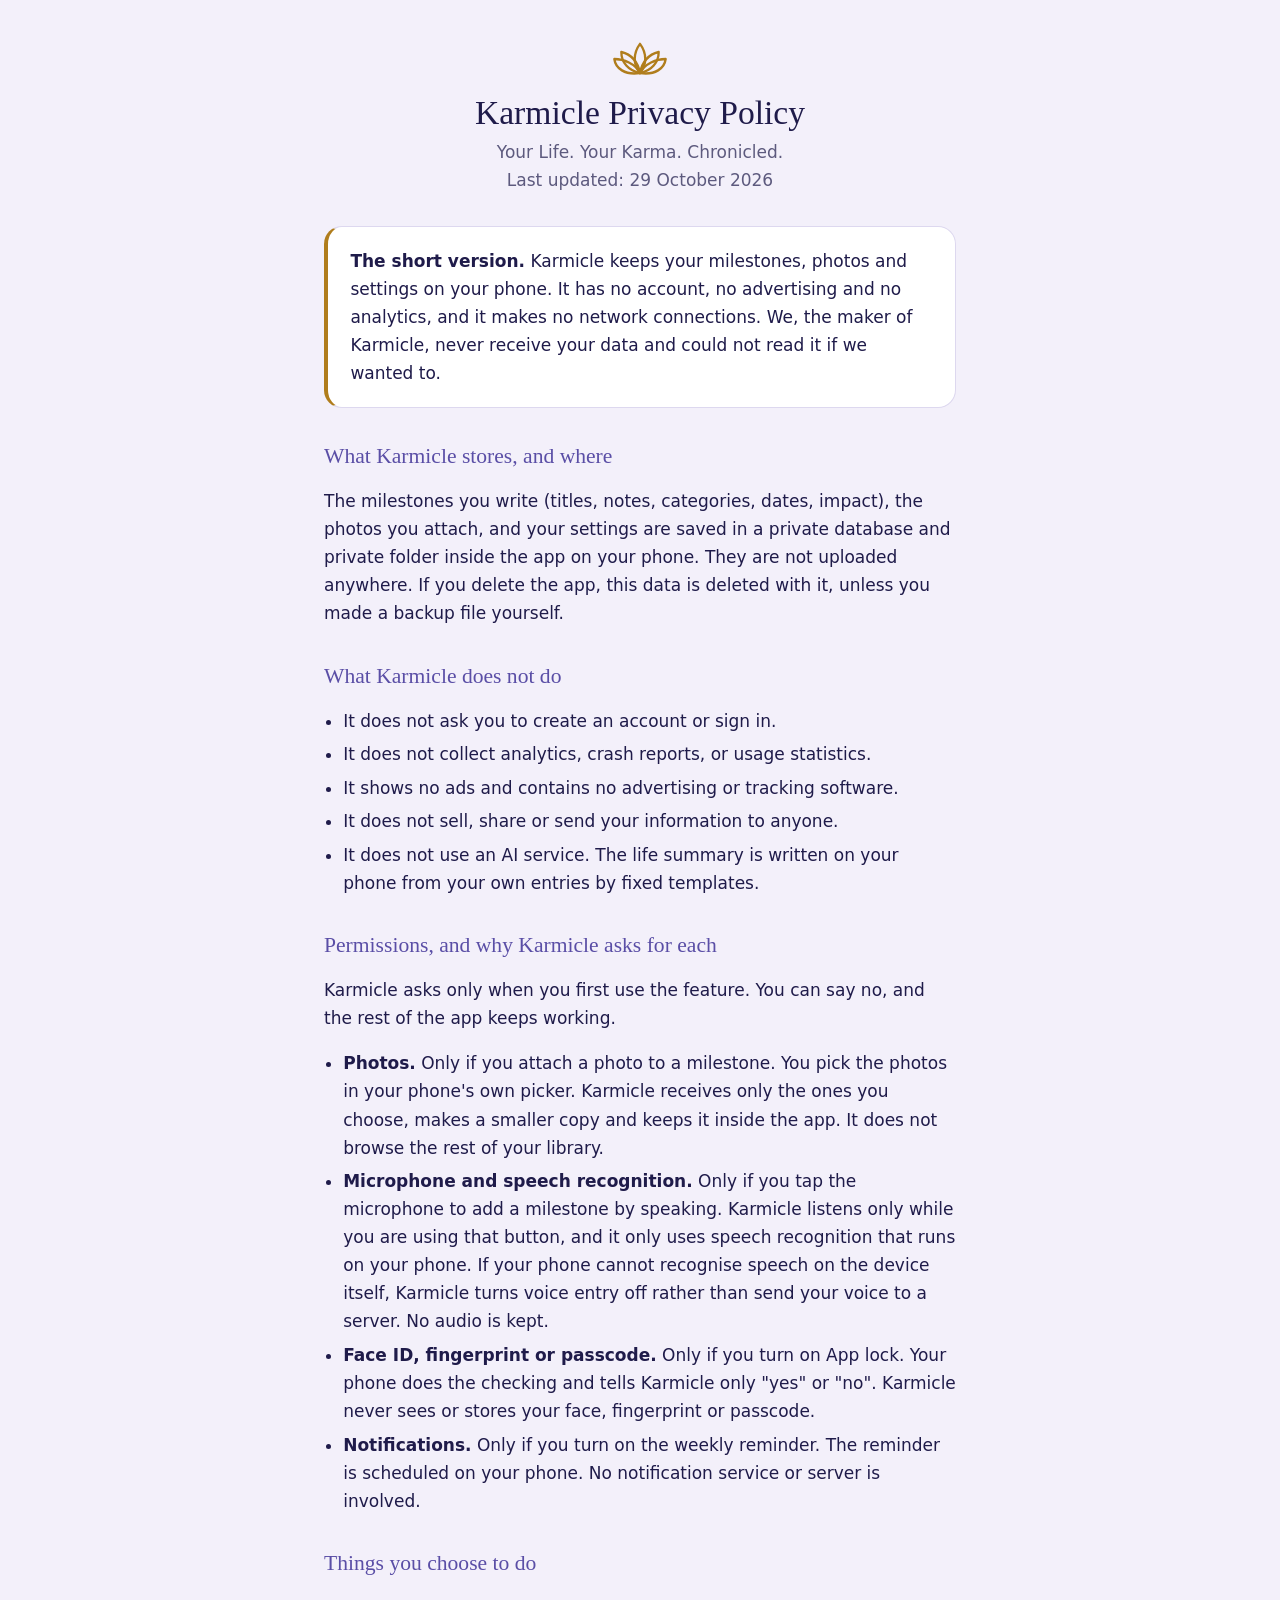
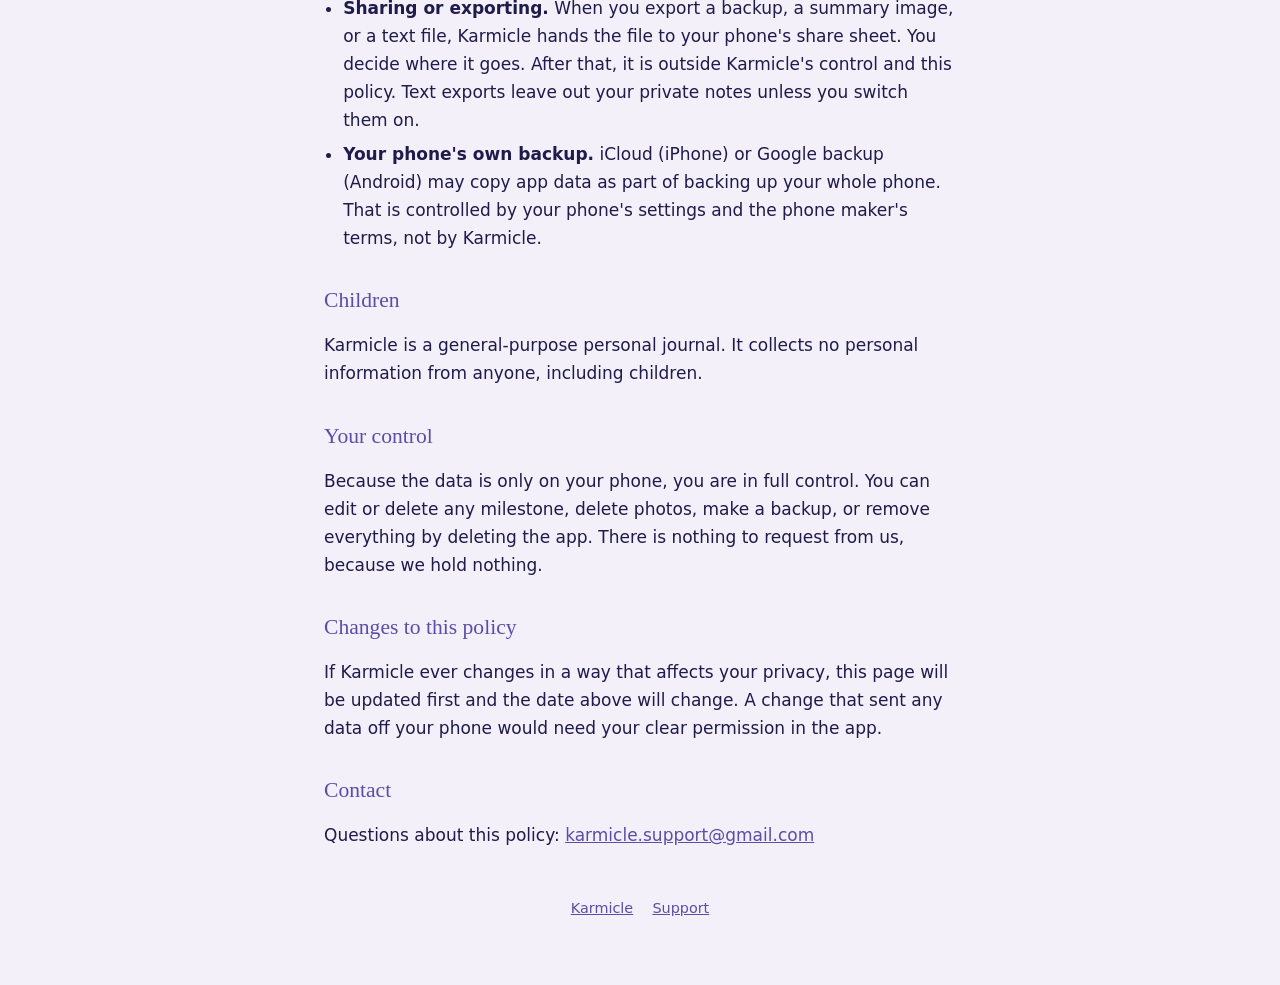
==== privacy.html @ e7ec8c0f "Karmicle privacy policy and support pages Co-Authored-By: Claude Sonnet 5.5 <noreply@anthropic.com>" ====
<!doctype html>
<html lang="en">
<head>
<meta charset="utf-8">
<meta name="viewport" content="width=device-width, initial-scale=1">
<title>Karmicle Privacy Policy</title>
<meta name="description" content="Karmicle keeps everything on your phone. It collects no data, has no account and sends nothing anywhere.">
<link rel="stylesheet" href="style.css">
</head>
<body>
<main>
  <header>
    <svg class="lotus" viewBox="0 0 48 32" fill="none" stroke="currentColor" stroke-width="2" stroke-linejoin="round" stroke-linecap="round" aria-hidden="true" style="color: var(--gold)">
      <path d="M24 3C30 11 30 21 24 28C18 21 18 11 24 3Z"/><path d="M24 28C14 26 8 19 8 10C16 12 22 18 24 28Z"/><path d="M24 28C34 26 40 19 40 10C32 12 26 18 24 28Z"/><path d="M24 28C11 30 3 24 2 16C10 16 20 20 24 28Z"/><path d="M24 28C37 30 45 24 46 16C38 16 28 20 24 28Z"/>
    </svg>
    <h1>Karmicle Privacy Policy</h1>
    <p class="tagline">Your Life. Your Karma. Chronicled.</p>
    <p class="updated">Last updated: 29 October 2026</p>
  </header>

  <div class="card pledge">
    <strong>The short version.</strong> Karmicle keeps your milestones, photos and settings on your phone. It has no account, no advertising and no analytics, and it makes no network connections. We, the maker of Karmicle, never receive your data and could not read it if we wanted to.
  </div>

  <h2>What Karmicle stores, and where</h2>
  <p>The milestones you write (titles, notes, categories, dates, impact), the photos you attach, and your settings are saved in a private database and private folder inside the app on your phone. They are not uploaded anywhere. If you delete the app, this data is deleted with it, unless you made a backup file yourself.</p>

  <h2>What Karmicle does not do</h2>
  <ul>
    <li>It does not ask you to create an account or sign in.</li>
    <li>It does not collect analytics, crash reports, or usage statistics.</li>
    <li>It shows no ads and contains no advertising or tracking software.</li>
    <li>It does not sell, share or send your information to anyone.</li>
    <li>It does not use an AI service. The life summary is written on your phone from your own entries by fixed templates.</li>
  </ul>

  <h2>Permissions, and why Karmicle asks for each</h2>
  <p>Karmicle asks only when you first use the feature. You can say no, and the rest of the app keeps working.</p>
  <ul>
    <li><strong>Photos.</strong> Only if you attach a photo to a milestone. You pick the photos in your phone's own picker. Karmicle receives only the ones you choose, makes a smaller copy and keeps it inside the app. It does not browse the rest of your library.</li>
    <li><strong>Microphone and speech recognition.</strong> Only if you tap the microphone to add a milestone by speaking. Karmicle listens only while you are using that button, and it only uses speech recognition that runs on your phone. If your phone cannot recognise speech on the device itself, Karmicle turns voice entry off rather than send your voice to a server. No audio is kept.</li>
    <li><strong>Face ID, fingerprint or passcode.</strong> Only if you turn on App lock. Your phone does the checking and tells Karmicle only "yes" or "no". Karmicle never sees or stores your face, fingerprint or passcode.</li>
    <li><strong>Notifications.</strong> Only if you turn on the weekly reminder. The reminder is scheduled on your phone. No notification service or server is involved.</li>
  </ul>

  <h2>Things you choose to do</h2>
  <ul>
    <li><strong>Sharing or exporting.</strong> When you export a backup, a summary image, or a text file, Karmicle hands the file to your phone's share sheet. You decide where it goes. After that, it is outside Karmicle's control and this policy. Text exports leave out your private notes unless you switch them on.</li>
    <li><strong>Your phone's own backup.</strong> iCloud (iPhone) or Google backup (Android) may copy app data as part of backing up your whole phone. That is controlled by your phone's settings and the phone maker's terms, not by Karmicle.</li>
  </ul>

  <h2>Children</h2>
  <p>Karmicle is a general-purpose personal journal. It collects no personal information from anyone, including children.</p>

  <h2>Your control</h2>
  <p>Because the data is only on your phone, you are in full control. You can edit or delete any milestone, delete photos, make a backup, or remove everything by deleting the app. There is nothing to request from us, because we hold nothing.</p>

  <h2>Changes to this policy</h2>
  <p>If Karmicle ever changes in a way that affects your privacy, this page will be updated first and the date above will change. A change that sent any data off your phone would need your clear permission in the app.</p>

  <h2>Contact</h2>
  <p>Questions about this policy: <a href="mailto:karmicle.support@gmail.com">karmicle.support@gmail.com</a></p>

  <footer>
    <nav><a href="index.html">Karmicle</a><a href="support.html">Support</a></nav>
  </footer>
</main>
</body>
</html>
---- style.css ----
:root {
  --bg: #f3f0fa;
  --card: #ffffff;
  --ink: #1f1b4a;
  --muted: #5d5a7e;
  --accent: #5a4ea6;
  --line: #ddd8ef;
  --gold: #b07d1c;
}
@media (prefers-color-scheme: dark) {
  :root {
    --bg: #14122f;
    --card: #1d1a46;
    --ink: #ece9ff;
    --muted: #a9a5d1;
    --accent: #bdb5ff;
    --line: #34306b;
    --gold: #e9c770;
  }
}
* { box-sizing: border-box; }
body {
  margin: 0;
  background: var(--bg);
  color: var(--ink);
  font: 17px/1.65 "Nunito Sans", system-ui, -apple-system, "Segoe UI", sans-serif;
}
main { max-width: 42rem; margin: 0 auto; padding: 2.5rem 1.25rem 4rem; }
header { text-align: center; margin-bottom: 2rem; }
.lotus { width: 56px; height: 38px; }
h1, h2 { font-family: Marcellus, Georgia, "Times New Roman", serif; font-weight: 400; line-height: 1.25; }
h1 { font-size: 2.1rem; margin: 0.4rem 0 0.2rem; }
h2 { font-size: 1.35rem; margin: 2.2rem 0 0.4rem; color: var(--accent); }
.tagline, .updated { color: var(--muted); margin: 0; }
.card { background: var(--card); border: 1px solid var(--line); border-radius: 18px; padding: 1.25rem 1.4rem; margin: 1rem 0; }
ul { padding-left: 1.2rem; }
li { margin: 0.35rem 0; }
a { color: var(--accent); }
nav { display: flex; gap: 1.2rem; justify-content: center; flex-wrap: wrap; margin-top: 1rem; }
footer { margin-top: 3rem; text-align: center; color: var(--muted); font-size: 0.9rem; }
.pledge { border-left: 4px solid var(--gold); }
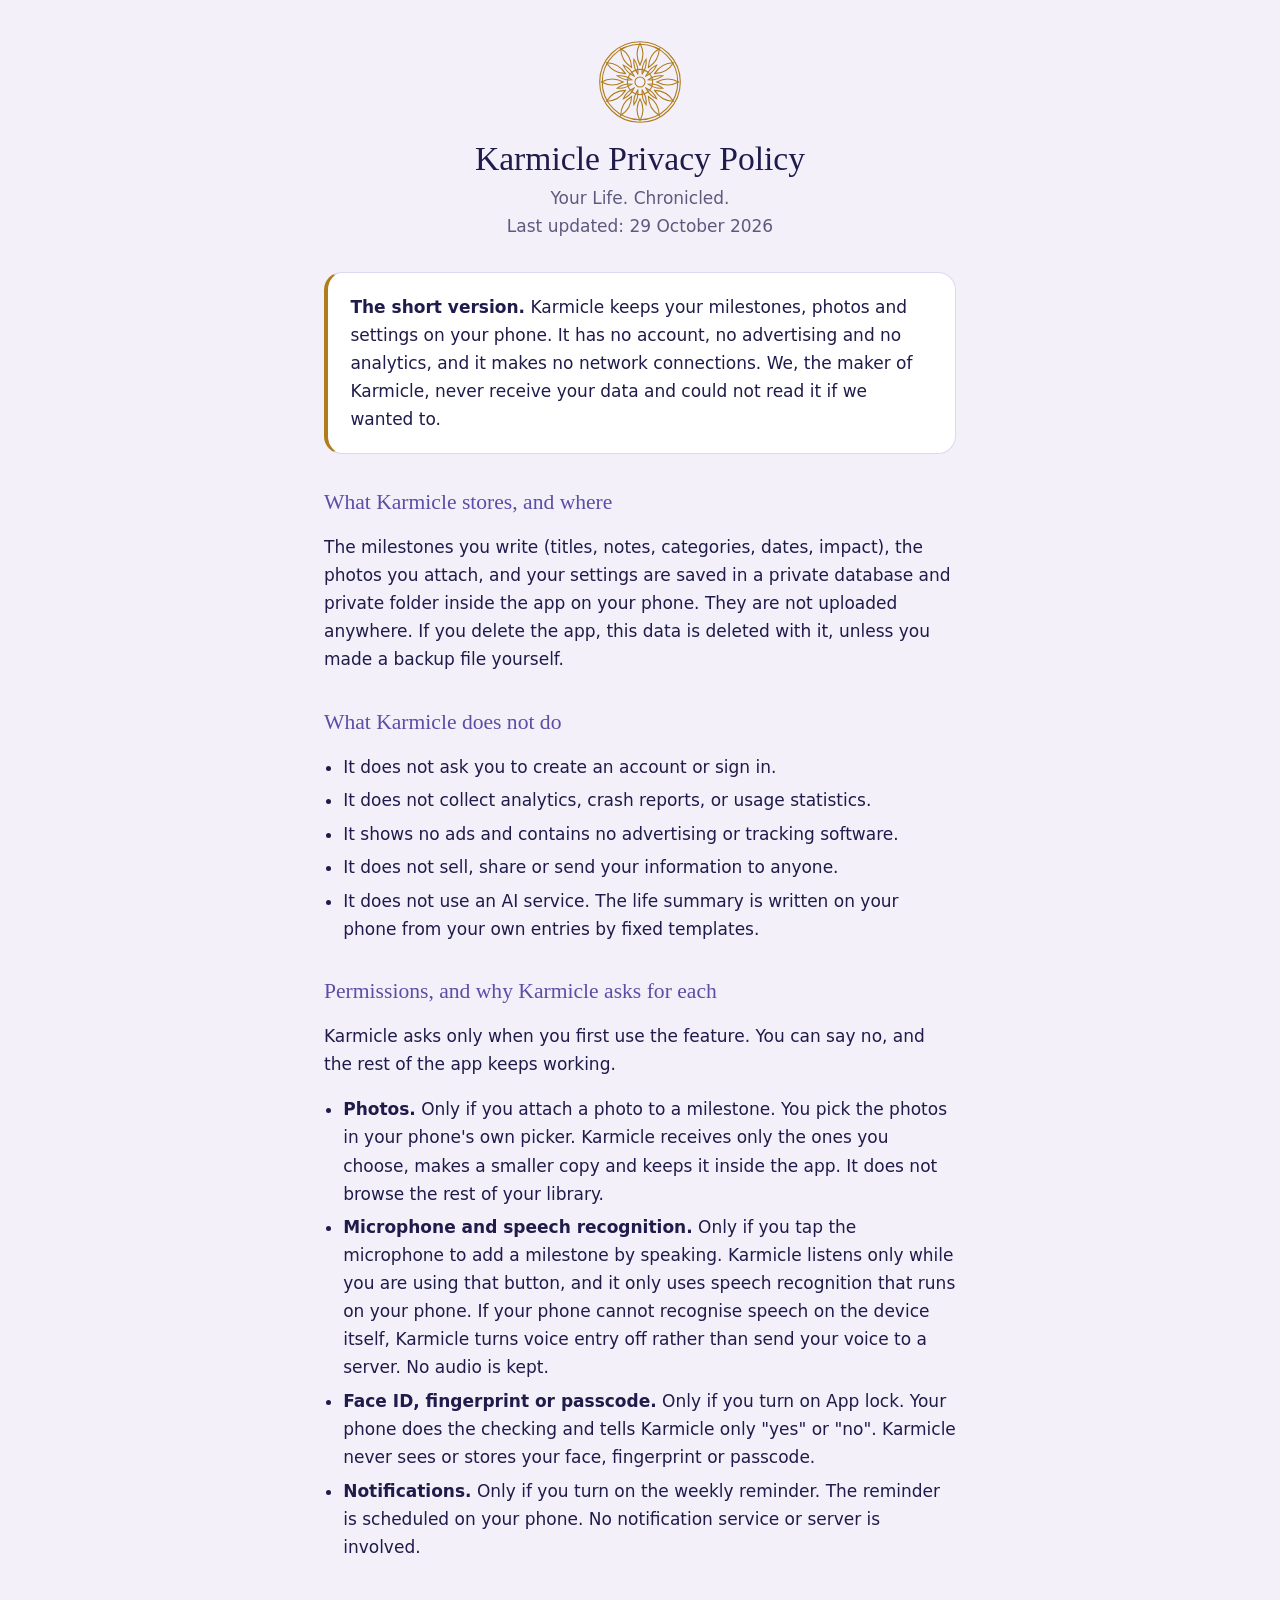
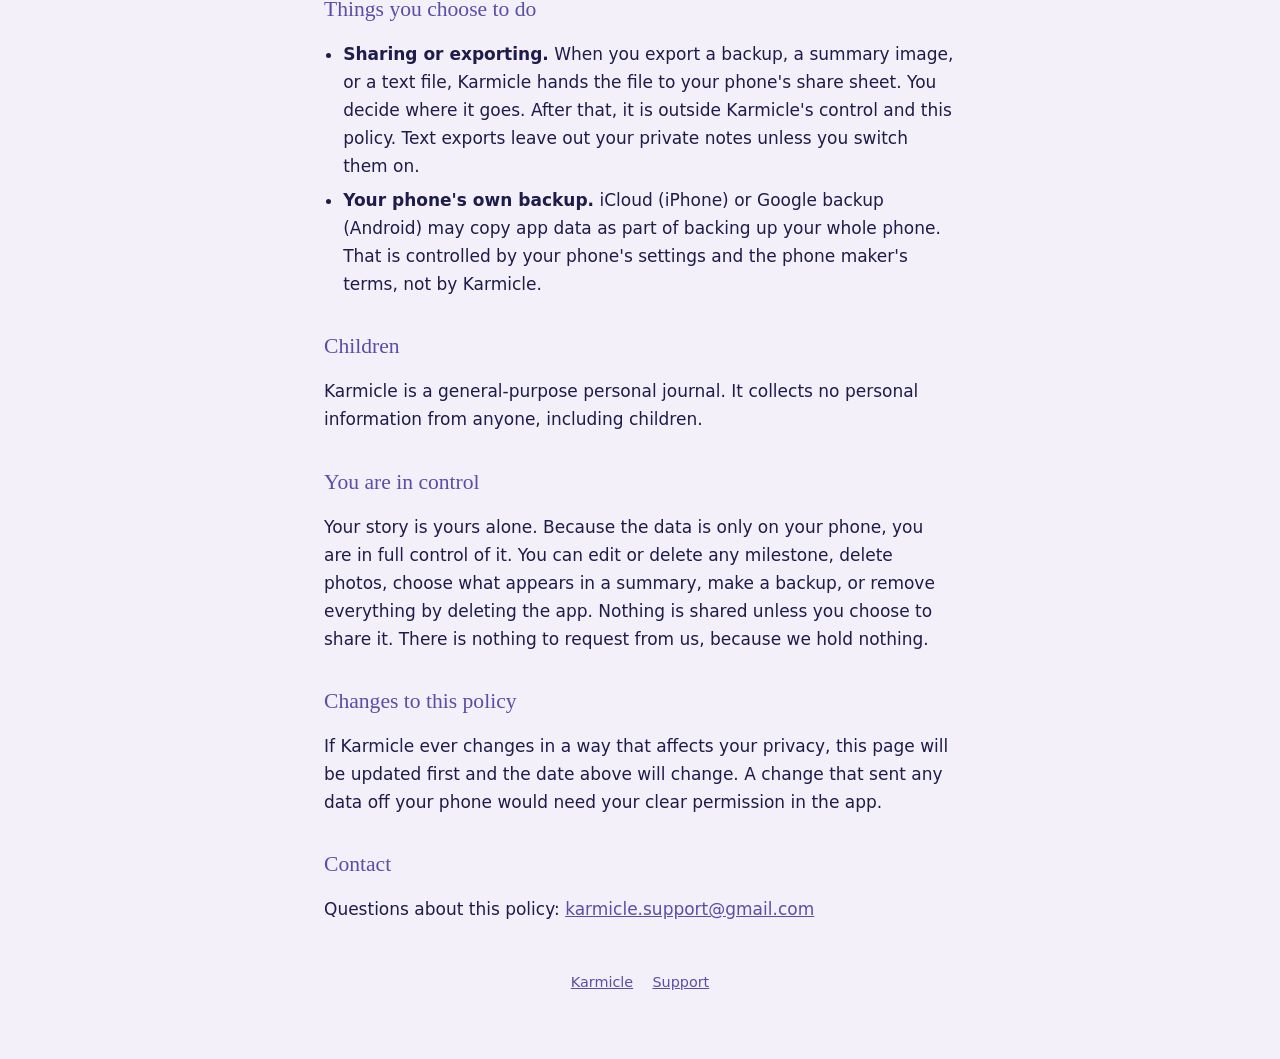
==== commit df779f2c: "Tagline, mandala mark and You are in control message Co-Authored-By: Claude Sonnet 5.5 <noreply@anth" ====
--- a/privacy.html
+++ b/privacy.html
@@ -10,11 +10,9 @@
 <body>
 <main>
   <header>
-    <svg class="lotus" viewBox="0 0 48 32" fill="none" stroke="currentColor" stroke-width="2" stroke-linejoin="round" stroke-linecap="round" aria-hidden="true" style="color: var(--gold)">
-      <path d="M24 3C30 11 30 21 24 28C18 21 18 11 24 3Z"/><path d="M24 28C14 26 8 19 8 10C16 12 22 18 24 28Z"/><path d="M24 28C34 26 40 19 40 10C32 12 26 18 24 28Z"/><path d="M24 28C11 30 3 24 2 16C10 16 20 20 24 28Z"/><path d="M24 28C37 30 45 24 46 16C38 16 28 20 24 28Z"/>
-    </svg>
+    <svg class="mark" viewBox="-100 -100 200 200" fill="none" stroke="currentColor" stroke-width="2.6" aria-hidden="true"><path d="M0.0 -40.0 Q14.0 -66.0 0.0 -92.0 Q-14.0 -66.0 0.0 -40.0 Z"/><path d="M5.2 -19.3 Q16.6 -34.9 14.5 -54.1 Q3.1 -38.5 5.2 -19.3 Z"/><path d="M20.0 -34.6 Q45.1 -50.2 46.0 -79.7 Q20.9 -64.2 20.0 -34.6 Z"/><path d="M14.1 -14.1 Q31.8 -21.9 39.6 -39.6 Q21.9 -31.8 14.1 -14.1 Z"/><path d="M34.6 -20.0 Q64.2 -20.9 79.7 -46.0 Q50.2 -45.1 34.6 -20.0 Z"/><path d="M19.3 -5.2 Q38.5 -3.1 54.1 -14.5 Q34.9 -16.6 19.3 -5.2 Z"/><path d="M40.0 -0.0 Q66.0 14.0 92.0 -0.0 Q66.0 -14.0 40.0 -0.0 Z"/><path d="M19.3 5.2 Q34.9 16.6 54.1 14.5 Q38.5 3.1 19.3 5.2 Z"/><path d="M34.6 20.0 Q50.2 45.1 79.7 46.0 Q64.2 20.9 34.6 20.0 Z"/><path d="M14.1 14.1 Q21.9 31.8 39.6 39.6 Q31.8 21.9 14.1 14.1 Z"/><path d="M20.0 34.6 Q20.9 64.2 46.0 79.7 Q45.1 50.2 20.0 34.6 Z"/><path d="M5.2 19.3 Q3.1 38.5 14.5 54.1 Q16.6 34.9 5.2 19.3 Z"/><path d="M0.0 40.0 Q-14.0 66.0 0.0 92.0 Q14.0 66.0 0.0 40.0 Z"/><path d="M-5.2 19.3 Q-16.6 34.9 -14.5 54.1 Q-3.1 38.5 -5.2 19.3 Z"/><path d="M-20.0 34.6 Q-45.1 50.2 -46.0 79.7 Q-20.9 64.2 -20.0 34.6 Z"/><path d="M-14.1 14.1 Q-31.8 21.9 -39.6 39.6 Q-21.9 31.8 -14.1 14.1 Z"/><path d="M-34.6 20.0 Q-64.2 20.9 -79.7 46.0 Q-50.2 45.1 -34.6 20.0 Z"/><path d="M-19.3 5.2 Q-38.5 3.1 -54.1 14.5 Q-34.9 16.6 -19.3 5.2 Z"/><path d="M-40.0 0.0 Q-66.0 -14.0 -92.0 0.0 Q-66.0 14.0 -40.0 0.0 Z"/><path d="M-19.3 -5.2 Q-34.9 -16.6 -54.1 -14.5 Q-38.5 -3.1 -19.3 -5.2 Z"/><path d="M-34.6 -20.0 Q-50.2 -45.1 -79.7 -46.0 Q-64.2 -20.9 -34.6 -20.0 Z"/><path d="M-14.1 -14.1 Q-21.9 -31.8 -39.6 -39.6 Q-31.8 -21.9 -14.1 -14.1 Z"/><path d="M-20.0 -34.6 Q-20.9 -64.2 -46.0 -79.7 Q-45.1 -50.2 -20.0 -34.6 Z"/><path d="M-5.2 -19.3 Q-3.1 -38.5 -14.5 -54.1 Q-16.6 -34.9 -5.2 -19.3 Z"/><circle r="96"/><circle r="90"/><circle r="30"/><circle r="12"/></svg>
     <h1>Karmicle Privacy Policy</h1>
-    <p class="tagline">Your Life. Your Karma. Chronicled.</p>
+    <p class="tagline">Your Life. Chronicled.</p>
     <p class="updated">Last updated: 29 October 2026</p>
   </header>
 
@@ -52,8 +50,8 @@
   <h2>Children</h2>
   <p>Karmicle is a general-purpose personal journal. It collects no personal information from anyone, including children.</p>
 
-  <h2>Your control</h2>
-  <p>Because the data is only on your phone, you are in full control. You can edit or delete any milestone, delete photos, make a backup, or remove everything by deleting the app. There is nothing to request from us, because we hold nothing.</p>
+  <h2>You are in control</h2>
+  <p>Your story is yours alone. Because the data is only on your phone, you are in full control of it. You can edit or delete any milestone, delete photos, choose what appears in a summary, make a backup, or remove everything by deleting the app. Nothing is shared unless you choose to share it. There is nothing to request from us, because we hold nothing.</p>
 
   <h2>Changes to this policy</h2>
   <p>If Karmicle ever changes in a way that affects your privacy, this page will be updated first and the date above will change. A change that sent any data off your phone would need your clear permission in the app.</p>
--- a/style.css
+++ b/style.css
@@ -27,7 +27,7 @@
 }
 main { max-width: 42rem; margin: 0 auto; padding: 2.5rem 1.25rem 4rem; }
 header { text-align: center; margin-bottom: 2rem; }
-.lotus { width: 56px; height: 38px; }
+.mark { width: 84px; height: 84px; color: var(--gold); }
 h1, h2 { font-family: Marcellus, Georgia, "Times New Roman", serif; font-weight: 400; line-height: 1.25; }
 h1 { font-size: 2.1rem; margin: 0.4rem 0 0.2rem; }
 h2 { font-size: 1.35rem; margin: 2.2rem 0 0.4rem; color: var(--accent); }
